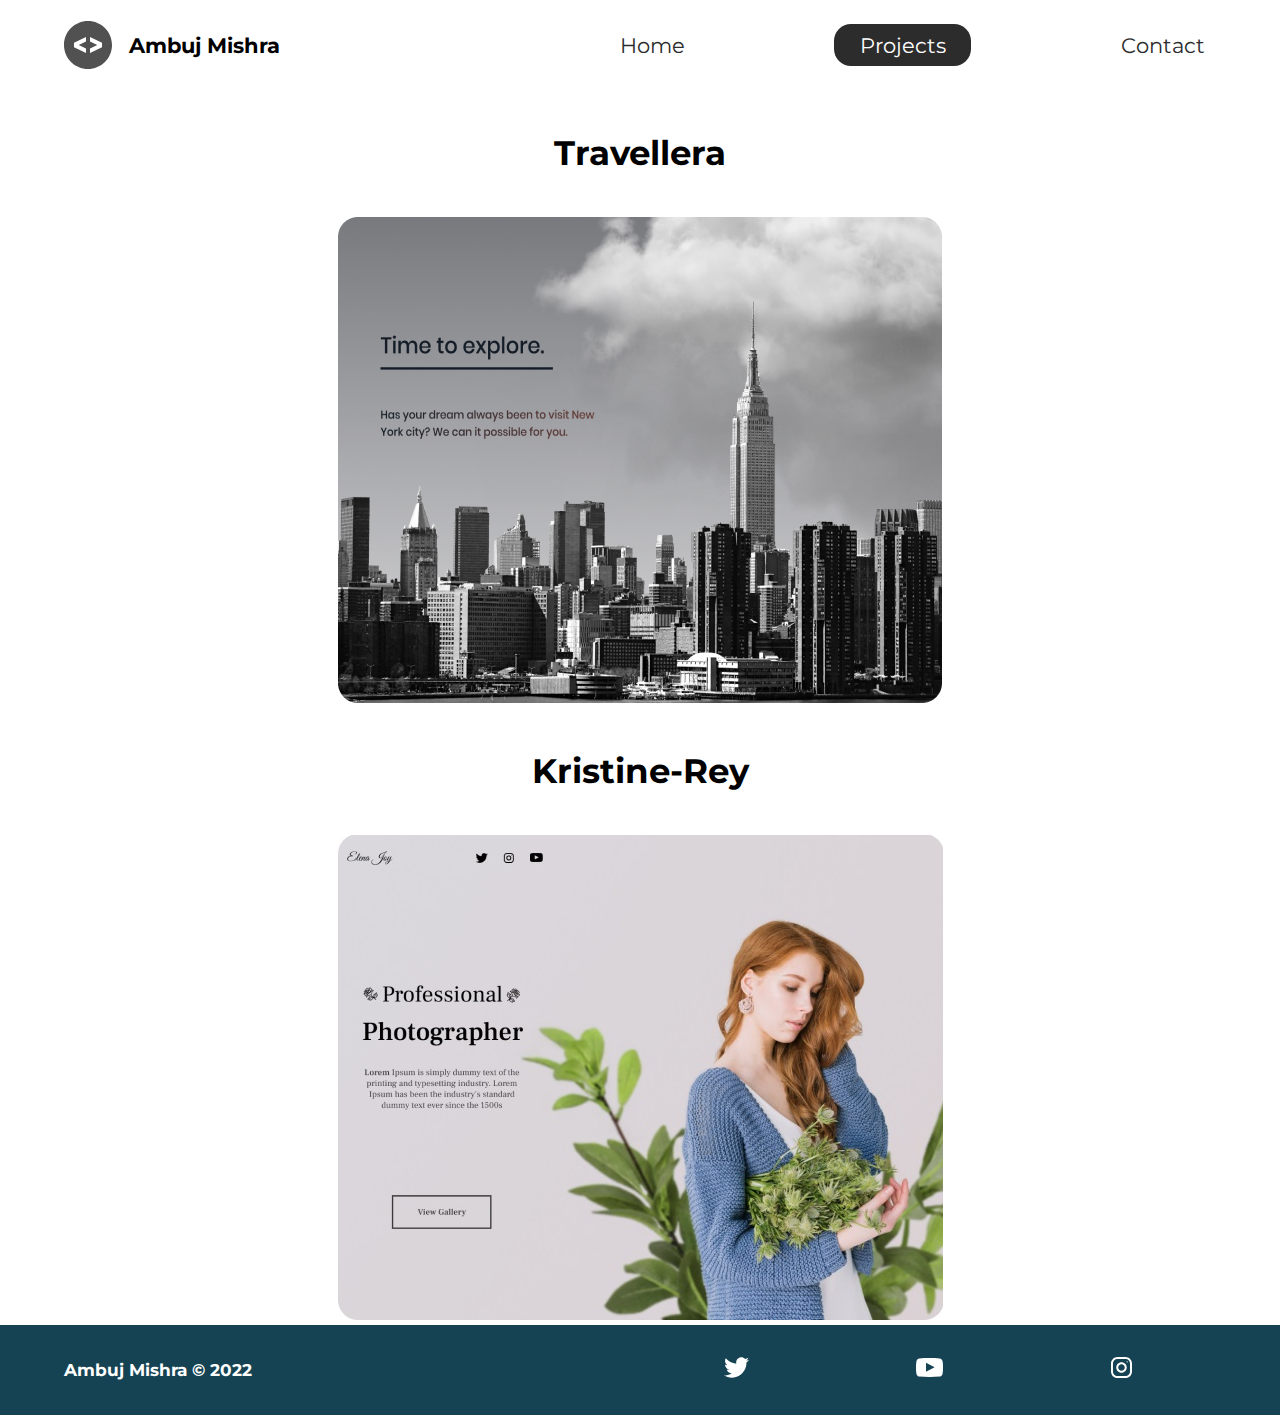
==== Projects/index.html @ 4df50e51 "Initial files of the website are added." ====
<!DOCTYPE html>
<html lang="en">

<head>
    <meta charset="UTF-8" />
    <meta name="viewport" content="width=device-width, initial-scale=1.0" />
    <meta http-equiv="X-UA-Compatible" content="ie=edge" />
    <meta name="description" content="Ambuj Mishra is a front end web developer who specializes in html and css" />
    <meta name="robots" content="index,follow" />
    <link rel="preconnect" href="https://fonts.googleapis.com">
    <link rel="preconnect" href="https://fonts.gstatic.com" crossorigin>
    <link href="https://fonts.googleapis.com/css2?family=Montserrat:wght@400;500&display=swap" rel="stylesheet">
    <link rel="stylesheet" href="../styles/style.css" />
    <title>Ambuj Mishra | Web Developer</title>
</head>

<body>
    <header class="main-head">
        <nav>
            <div class="logo">
                <img src="../icons/code.svg" alt="logo" />
                <h1>Ambuj Mishra</h1>
            </div>
            <ul class="dire">
                <li><a  href="../index.html">Home</a></li>
                <li><a class="active" href="./index.html">Projects</a></li>
                <li><a href="../Contact/index.html">Contact</a></li>
            </ul>
        </nav>
    </header>
    <section class="projects">
        <div class="travellera">
            <h2>Travellera</h2>
            <a href="https://05ambuj.github.io/Travellera/"><img src="../img/travelly.jpg" alt="Travellera-project"></a>
        </div>
        <div class="kristine">
            <h2>Kristine-Rey</h2>
            <a href="https://05ambuj.github.io/Kristine-Rey/"><img src="../img/elena-joy.jpg" alt="Kristine-Rey-project"></a>
        </div>
    </section>
    <footer>
        <h4>Ambuj Mishra &copy; 2022</h4>
        <ul>
            <li><a href="#"><img src="../icons/twitter 1.svg" alt="twitter-icon"></a></li>
            <li><a href="#"><img src="../icons/youtube-symbol 1.svg" alt="Youtube-icon"></a></li>
            <li><a href="#"><img src="../icons/instagram 1.svg" alt="instagram-icon"></a></li>
        </ul>
    </footer>
</body>

</html>
---- styles/style.css ----
* {
  margin: 0;
  padding: 0;
  box-sizing: border-box;
}

html {
  font-size: 62.5%;
}

body {
  font-family: "Montserrat", sans-serif;
}

h1 {
  font-size: 2.5rem;
}

li,
button,
label,
input,
a,
p {
  font-size: 2.5rem;
}

h2 {
  font-size: 4rem;
}

h3 {
  font-size: 2.5rem;
}

h4,
h5 {
  font-size: 2rem;
}

ul {
  list-style: none;
}

a {
  text-decoration: none;
  color: #2c2c2c;
}

.main-head {
  width: 95%;
  margin: 0 0 0 auto;
}

nav {
  display: flex;
  justify-content: space-between;
  align-items: center;
  flex-direction: row;
  min-height: 10vh;
  width: 60%;
  flex-wrap: wrap;
}
nav .logo {
  display: flex;
  justify-content: flex-start;
  align-items: center;
  flex-direction: row;
  flex: 1 1 10rem;
}
nav .logo h1 {
  margin: 2rem;
}
nav ul {
  display: flex;
  justify-content: space-around;
  align-items: center;
  flex-direction: row;
  flex: 1 1 40rem;
}

.intro {
  min-height: 80vh;
  width: 90%;
  margin: auto;
  flex-wrap: wrap;
  display: flex;
  justify-content: space-between;
  align-items: center;
  flex-direction: row;
}
.intro h2 {
  font-size: 6rem;
  padding-top: 2rem;
  background: -webkit-gradient(linear, left top, right top, from(#38d39f), to(#38a4d3));
  background-clip: border-box;
  -webkit-background-clip: text;
          background-clip: text;
  -webkit-text-fill-color: transparent;
  display: inline-block;
}
.intro h3 {
  font-size: 6rem;
  padding: 2rem 0rem;
}
.intro p {
  padding-top: 2rem;
  color: #2c2c2c;
}

.splash {
  position: absolute;
  top: 0%;
  right: 0%;
  height: 100%;
  z-index: -1;
}

.intro-social {
  margin-top: 4rem;
}
.intro-social a {
  margin-right: 5rem;
}

.active {
  background: #2c2c2c;
  color: white;
  padding: 1rem 3rem;
  border-radius: 2rem;
}

.intro-text,
.intro-images {
  flex: 1 1 40rem;
}

#plant-left {
  -webkit-animation: plant 1.5s ease infinite alternate;
          animation: plant 1.5s ease infinite alternate;
}

#plant-right {
  -webkit-animation: plant 1.5s ease infinite alternate 0.5s;
          animation: plant 1.5s ease infinite alternate 0.5s;
}

#me {
  -webkit-animation: me 1.3s ease infinite alternate;
          animation: me 1.3s ease infinite alternate;
  transform-origin: bottom;
}

#clock-arrow {
  -webkit-animation: clock 1.3s infinite linear;
          animation: clock 1.3s infinite linear;
  transform-box: fill-box;
  transform-origin: bottom;
}

@-webkit-keyframes me {
  from {
    transform: rotateZ(-5deg);
  }
  to {
    transform: rotateZ(5deg);
  }
}

@keyframes me {
  from {
    transform: rotateZ(-5deg);
  }
  to {
    transform: rotateZ(5deg);
  }
}
@-webkit-keyframes plant {
  from {
    transform: translateY(0%);
  }
  to {
    transform: translateY(-20%);
  }
}
@keyframes plant {
  from {
    transform: translateY(0%);
  }
  to {
    transform: translateY(-20%);
  }
}
@-webkit-keyframes clock {
  from {
    transform: rotateZ(0deg);
  }
  to {
    transform: rotateZ(360deg);
  }
}
@keyframes clock {
  from {
    transform: rotateZ(0deg);
  }
  to {
    transform: rotateZ(360deg);
  }
}
.projects {
  width: 90%;
  margin: auto;
  min-height: 80vh;
  display: flex;
  justify-content: space-around;
  align-items: center;
  flex-direction: row;
  text-align: center;
  flex-wrap: wrap;
}
.projects h2 {
  margin: 5rem;
}

.travellera, .kristine {
  flex: 1 1 40rem;
}

.form-section {
  min-height: 80vh;
  display: flex;
  justify-content: center;
  align-items: center;
  flex-direction: row;
  margin-top: 3rem;
}
.form-section form {
  padding: 3rem 10rem;
  box-shadow: 0px 10px 10pc rgba(0, 0, 0, 0.2), 0px 20px 40px rgba(0, 0, 0, 0.2);
  display: flex;
  justify-content: center;
  align-items: center;
  flex-direction: column;
  border-radius: 2reem;
}
.form-section form input,
.form-section form textarea {
  margin: 2rem;
}
.form-section form input:focus,
.form-section form textarea:focus {
  outline: 2px solid black;
}
.form-section form textarea {
  font-family: "Montserrat", sans-serif;
  font-size: 2rem;
}
.form-section form button {
  width: 100%;
  padding: 2rem;
  background: #154353;
  color: white;
}
.form-section form button:focus {
  background: rgb(51, 105, 107);
}

footer {
  background: #154353;
  color: white;
  min-height: 10vh;
  padding: 0% 5%;
  display: flex;
  justify-content: flex-start;
  align-items: center;
  flex-direction: row;
}
footer ul {
  flex: 1 1 40rem;
  display: flex;
  justify-content: space-around;
  align-items: center;
  flex-direction: row;
}
footer h4 {
  flex: 1 1 40rem;
}

@media screen and (max-width: 1332px) {
  html {
    font-size: 53%;
  }
  body {
    background-clip: border-box;
  }
  .splash {
    display: none;
  }
  svg {
    width: 80%;
  }
  nav {
    width: 100%;
  }
}
.intro-images {
  text-align: center;
}

@media screen and (max-width: 754px) {
  html {
    font-size: 45%;
  }
  svg {
    height: 60%;
  }
  .main-head {
    width: 100%;
  }
  nav .logo {
    display: flex;
    justify-content: center;
    align-items: center;
    flex-direction: column;
    flex: 1 1 20rem;
    margin-top: 2rem;
  }
  nav ul {
    flex: 1 1 60rem;
    margin: 2rem 0rem;
  }
  .intro {
    min-height: 0vh;
  }
  .intro-text {
    margin-top: 5rem;
    text-align: center;
  }
  .intro-images {
    text-align: center;
  }
  .intro-social {
    display: flex;
    justify-content: center;
    align-items: center;
    flex-direction: row;
  }
  .intro-social a {
    margin: 2rem;
  }
  .kristine, .travellera {
    flex: 1 1 50rem;
  }
  .kristine img, .travellera img {
    width: 100%;
    height: 100%;
  }
  .kristine form, .travellera form {
    padding: 0rem;
    width: 100%;
  }
  footer {
    min-height: 10vh;
  }
  intro-text {
    margin-bottom: 0;
  }
}
@media screen and (max-width: 322px) {
  .dire {
    flex-direction: column;
    margin-bottom: 2rem;
  }
  .dire li {
    margin: 2rem;
  }
  html {
    font-size: 30%;
  }
}/*# sourceMappingURL=style.css.map */
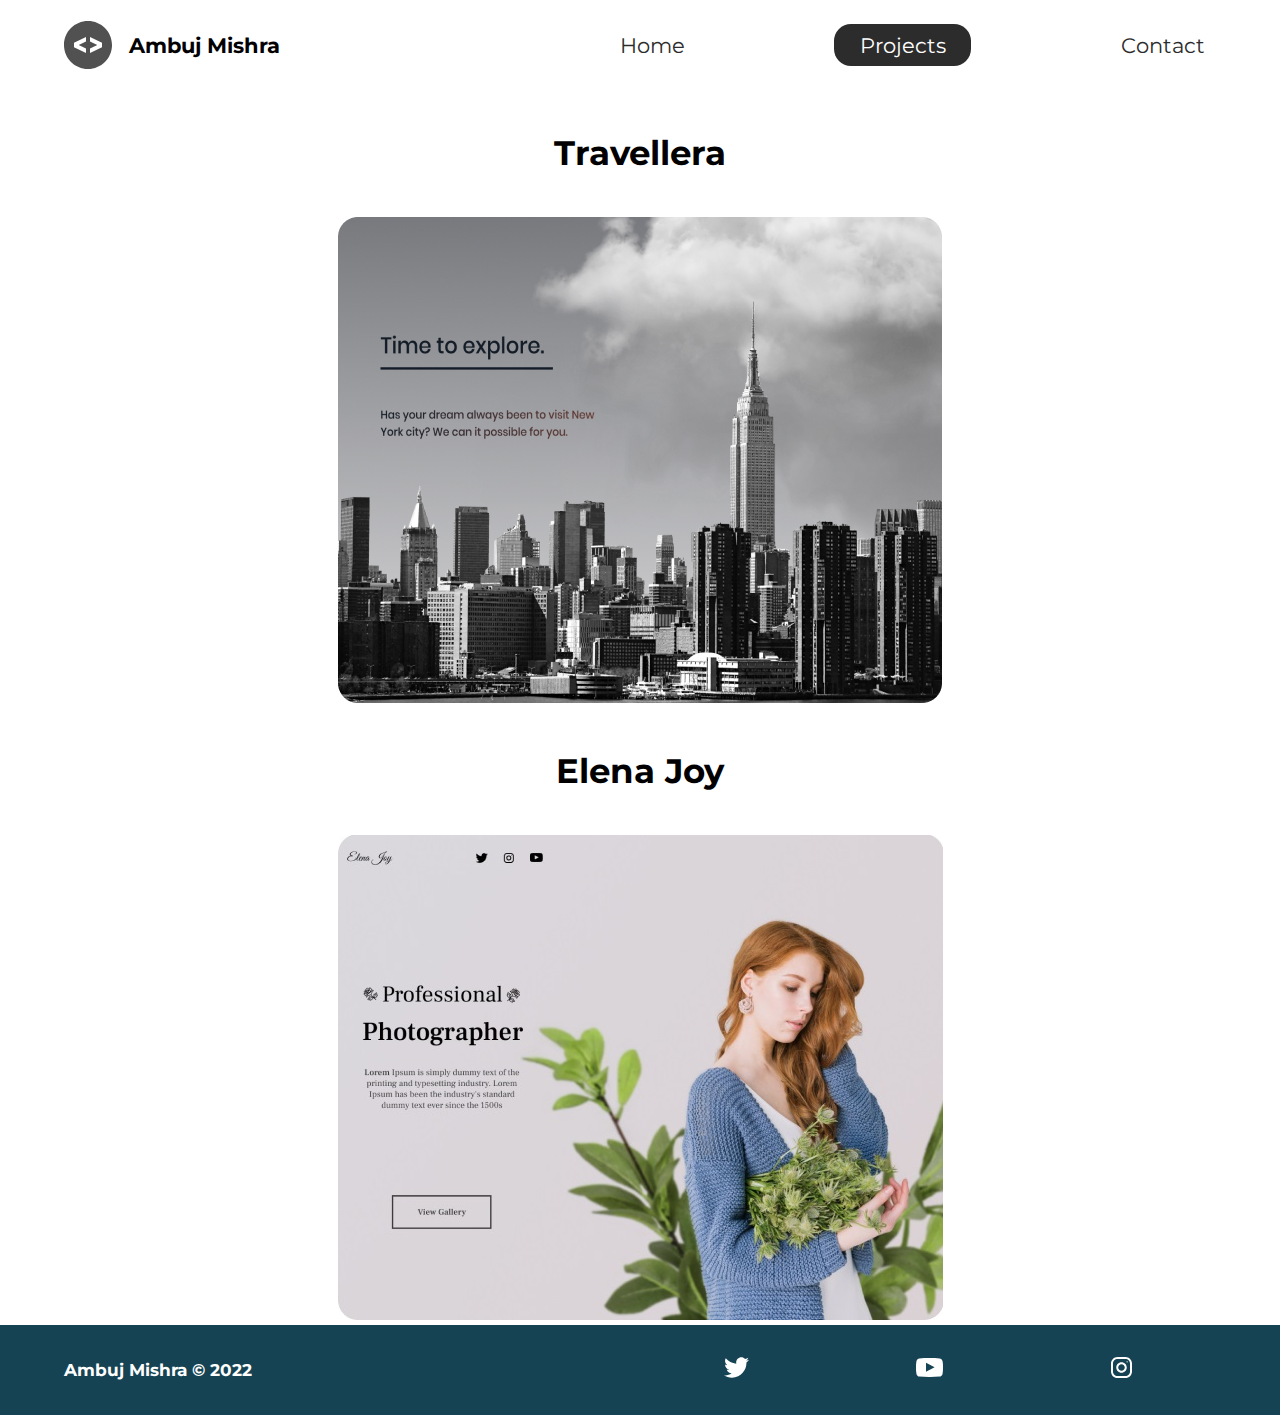
==== commit 72a9ca77: "Update index.html" ====
--- a/Projects/index.html
+++ b/Projects/index.html
@@ -34,8 +34,8 @@
             <a href="https://05ambuj.github.io/Travellera/"><img src="../img/travelly.jpg" alt="Travellera-project"></a>
         </div>
         <div class="kristine">
-            <h2>Kristine-Rey</h2>
-            <a href="https://05ambuj.github.io/Kristine-Rey/"><img src="../img/elena-joy.jpg" alt="Kristine-Rey-project"></a>
+            <h2>Elena Joy</h2>
+            <a href="https://05ambuj.github.io/Elina-Joy/"><img src="../img/elena-joy.jpg" alt="Kristine-Rey-project"></a>
         </div>
     </section>
     <footer>
@@ -48,4 +48,4 @@
     </footer>
 </body>
 
-</html>+</html>
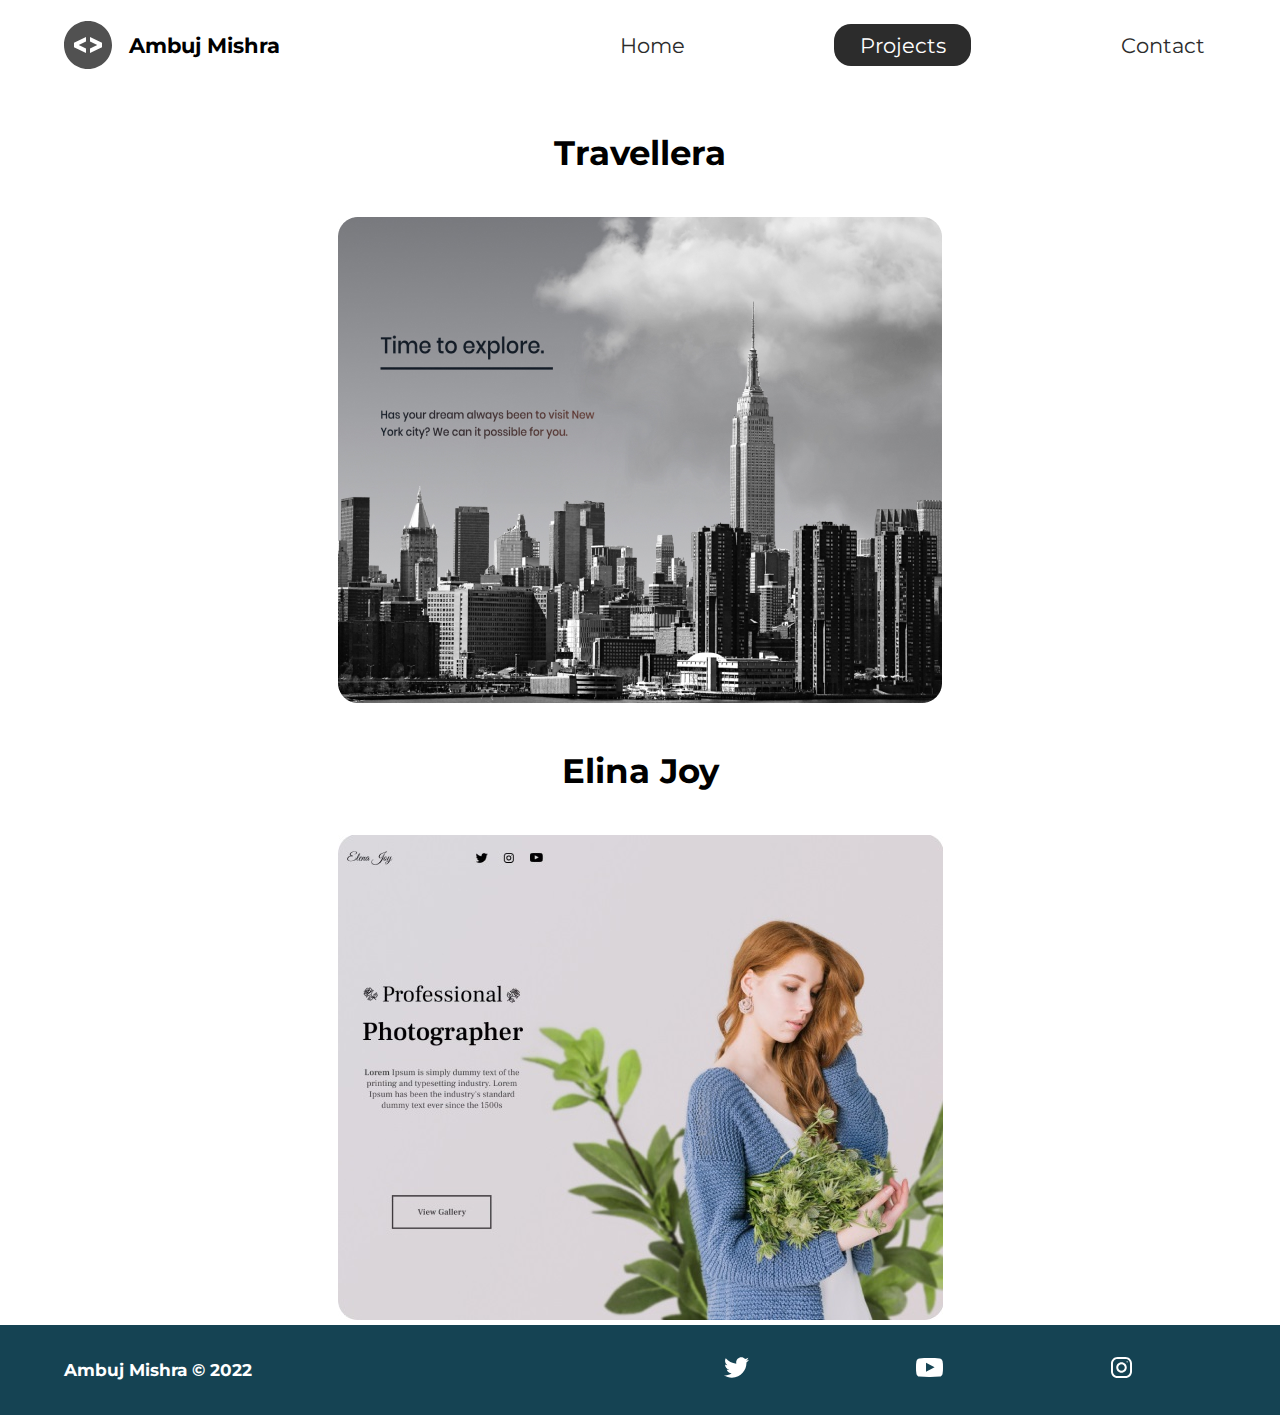
==== commit 1d1ab461: "Update index.html" ====
--- a/Projects/index.html
+++ b/Projects/index.html
@@ -34,7 +34,7 @@
             <a href="https://05ambuj.github.io/Travellera/"><img src="../img/travelly.jpg" alt="Travellera-project"></a>
         </div>
         <div class="kristine">
-            <h2>Elena Joy</h2>
+            <h2>Elina Joy</h2>
             <a href="https://05ambuj.github.io/Elina-Joy/"><img src="../img/elena-joy.jpg" alt="Kristine-Rey-project"></a>
         </div>
     </section>
